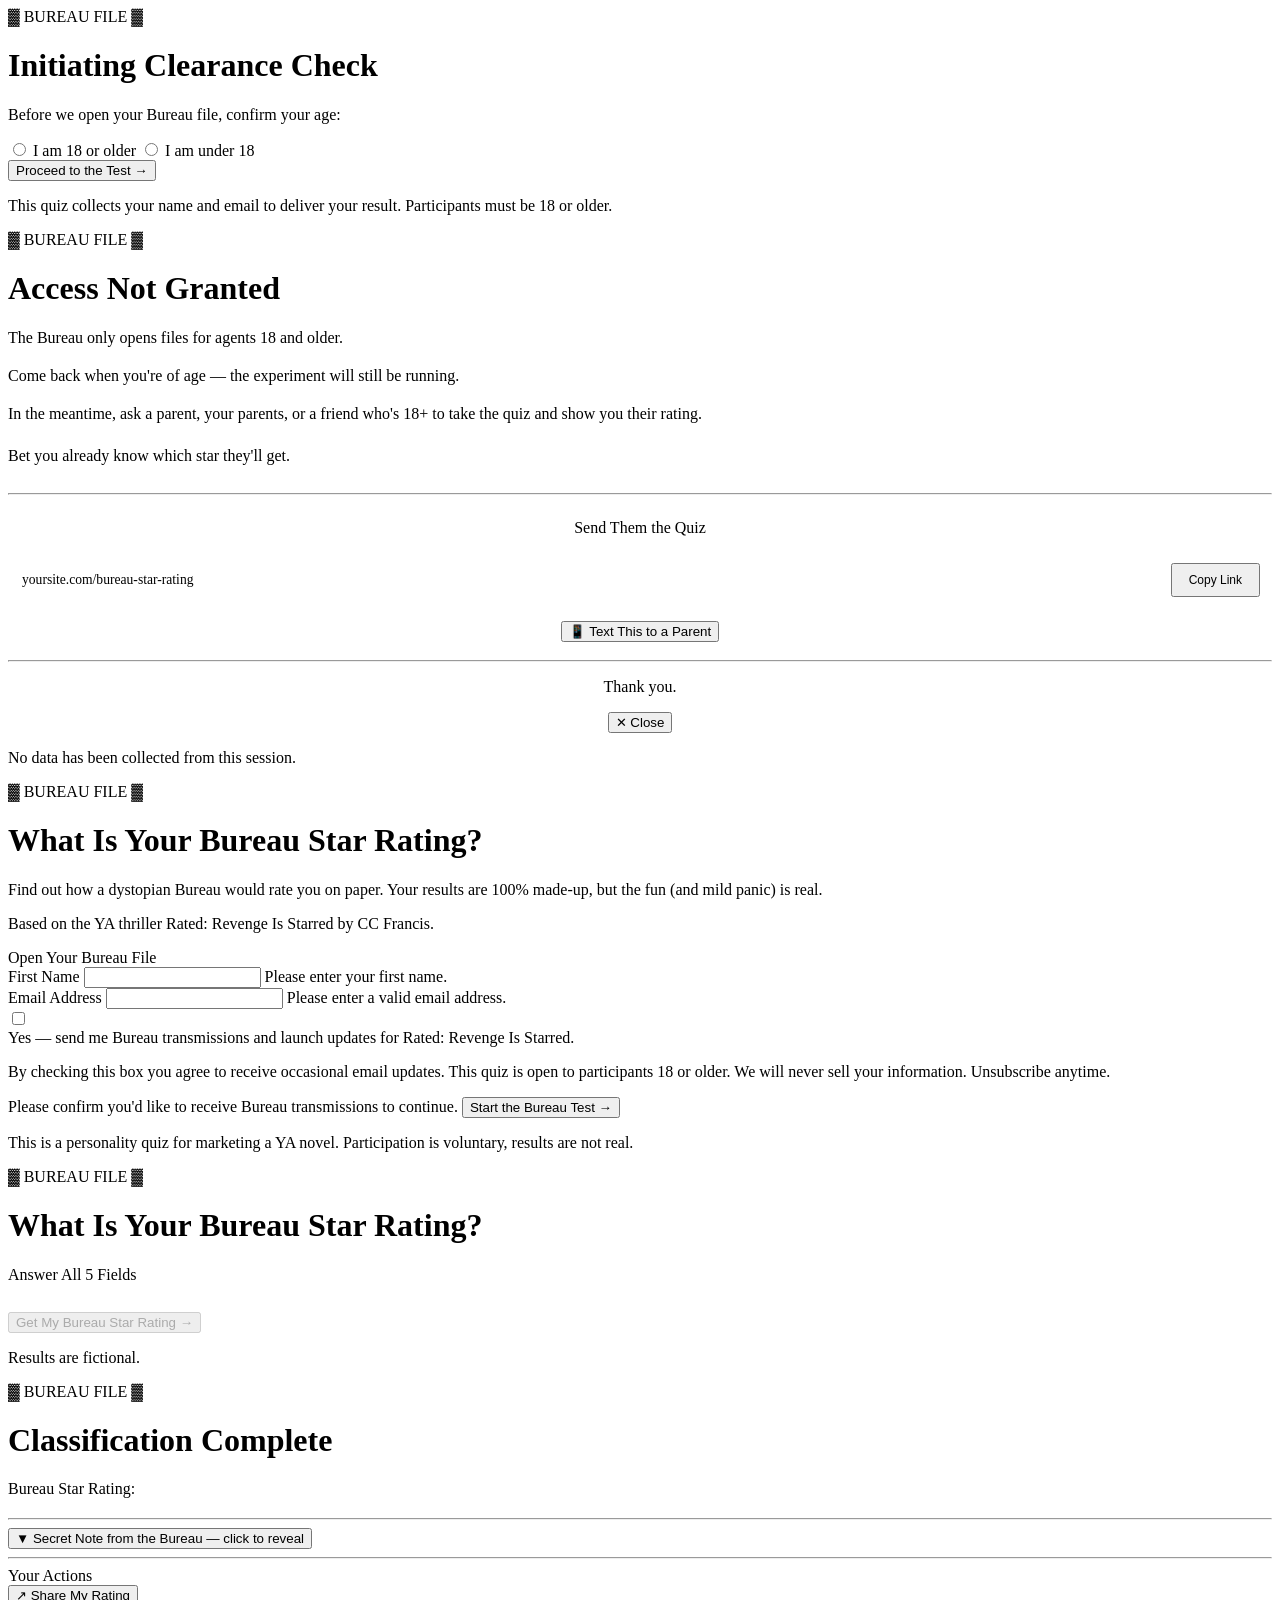
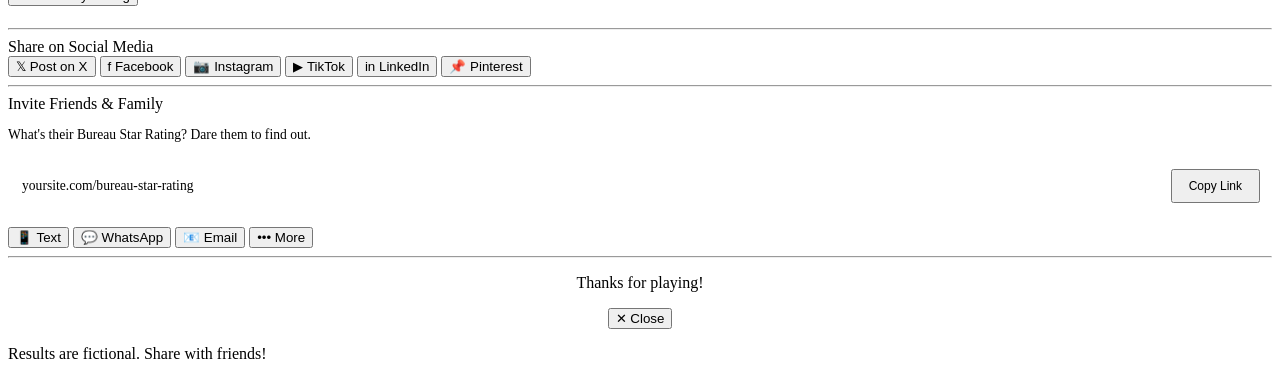
==== index.html @ 9be7bd27 "Update index.html" ====
<!DOCTYPE html>
<html lang="en">
<head>
  <meta charset="UTF-8">
  <meta name="viewport" content="width=device-width, initial-scale=1.0">
  <title>Bureau Star Rating Quiz</title>
  <link rel="stylesheet" href="bureau-quiz.css">
</head>
<body>

<!-- BUREAU STAR RATING QUIZ -->
<!-- Screen 0: Age Gate -->
<div id="ageGate" class="screen active">
  <div class="bureau-header">
    <div class="bureau-stamp">▓ BUREAU FILE ▓</div>
    <h1 class="bureau-title">Initiating Clearance Check</h1>
  </div>
  <div class="card">
    <p class="age-prompt">Before we open your Bureau file, confirm your age:</p>
    <div class="age-options">
      <label class="age-option">
        <input type="radio" name="age" value="18plus">
        <span>I am 18 or older</span>
      </label>
      <label class="age-option">
        <input type="radio" name="age" value="under18">
        <span>I am under 18</span>
      </label>
    </div>
    <button class="btn btn-primary" onclick="handleAgeGate()">Proceed to the Test →</button>
  </div>
  <p class="disclaimer">This quiz collects your name and email to deliver your result. Participants must be 18 or older.</p>
</div>

<!-- Screen: Under 18 Hard Stop -->
<div id="under18" class="screen">
  <div class="bureau-header">
    <div class="bureau-stamp">▓ BUREAU FILE ▓</div>
    <h1 class="bureau-title">Access Not Granted</h1>
  </div>

  <div class="card">
    <p class="text-center" style="margin-bottom:20px;">
      The Bureau only opens files for agents 18 and older.
    </p>
    <p class="text-center" style="margin-bottom:20px;">
      Come back when you're of age — the experiment will still be running.
    </p>
    <p class="text-center" style="margin-bottom:24px;">
      In the meantime, ask a parent, your parents, or a friend who's 18+ to take the quiz and show you their rating.
    </p>
    <p class="text-center italic" style="margin-bottom:28px;">
      Bet you already know which star they'll get.
    </p>

    <hr class="divider">

    <div style="text-align:center; margin-top:24px;">
      <p class="small uppercase text-muted" style="margin-bottom:14px;">Send Them the Quiz</p>

      <div style="background: var(--bureau-mid); border: 1px solid var(--bureau-border); padding: 12px; border-radius: 2px; margin-bottom: 12px; display: flex; align-items: center; justify-content: space-between; gap: 10px;">
        <input type="text" id="quizLinkInput" value="yoursite.com/bureau-star-rating" readonly style="background: transparent; border: none; color: var(--bureau-light); font-family: var(--font); font-size: .85rem; flex: 1; outline: none; cursor: pointer;" onclick="this.select()">
        <button class="btn" style="padding: 8px 16px; font-size: .75rem;" onclick="copyQuizLink()">Copy Link</button>
      </div>

      <button class="btn btn-primary" onclick="textParent()" style="margin-bottom: 10px;">📱 Text This to a Parent</button>
      <p class="confirm-msg" id="linkCopied" style="display: none;">✓ Link copied!</p>
    </div>
  </div>
  <hr class="divider">

  <div style="text-align: center;">
    <p class="thanks-msg">Thank you.</p>
    <button class="btn-close" onclick="closeQuiz()">✕ Close</button>
  </div>

  </div>

  <p class="disclaimer">No data has been collected from this session.</p>
</div>

<!-- Screen 1: Landing -->
<div id="landing" class="screen">
  <div class="bureau-header">
    <div class="bureau-stamp">▓ BUREAU FILE ▓</div>
    <h1 class="bureau-title">What Is Your Bureau Star Rating?</h1>
    <p class="bureau-sub">Find out how a dystopian Bureau would rate you on paper. Your results are 100% made-up, but the fun (and mild panic) is real.</p>
    <p class="bureau-credit">Based on the YA thriller Rated: Revenge Is Starred by CC Francis.</p>
  </div>
  <div class="card">
    <div class="card-label">Open Your Bureau File</div>
    <div class="form-group">
      <label>First Name</label>
      <input type="text" id="userName" required>
      <span class="field-error" id="nameError">Please enter your first name.</span>
    </div>
    <div class="form-group">
      <label>Email Address</label>
      <input type="email" id="userEmail" required>
      <span class="field-error" id="emailError">Please enter a valid email address.</span>
    </div>
    <div class="opt-in-wrap" id="optInWrap">
      <input type="checkbox" id="optIn">
      <div>
        <label class="opt-in-label" for="optIn">Yes — send me Bureau transmissions and launch updates for Rated: Revenge Is Starred.</label>
        <p class="opt-in-legal">By checking this box you agree to receive occasional email updates. This quiz is open to participants 18 or older. We will never sell your information. Unsubscribe anytime.</p>
      </div>
    </div>
    <span class="field-error" id="optInError">Please confirm you'd like to receive Bureau transmissions to continue.</span>
    <button class="btn btn-primary" onclick="startQuiz()">Start the Bureau Test →</button>
  </div>
  <p class="disclaimer">This is a personality quiz for marketing a YA novel. Participation is voluntary, results are not real.</p>
</div>

<!-- Screen 2: Quiz -->
<div id="quiz" class="screen">
  <div class="bureau-header">
    <div class="bureau-stamp">▓ BUREAU FILE ▓</div>
    <h1 class="bureau-title">What Is Your Bureau Star Rating?</h1>
  </div>
  <div class="text-center" style="margin-bottom:28px;">
    <p class="small uppercase text-muted">Answer All 5 Fields</p>
    <div class="progress-dots" id="progressDots">
      <span class="dot"></span>
      <span class="dot"></span>
      <span class="dot"></span>
      <span class="dot"></span>
      <span class="dot"></span>
    </div>
  </div>
  <div id="questionsContainer"></div>
  <button class="btn btn-primary" id="submitBtn" onclick="calculateResult()" disabled>Get My Bureau Star Rating →</button>
  <p class="disclaimer">Results are fictional.</p>
</div>

<!-- Screen 3: Result -->
<div id="result" class="screen">
  <div class="bureau-header">
    <div class="bureau-stamp">▓ BUREAU FILE ▓</div>
    <h1 class="bureau-title">Classification Complete</h1>
  </div>

  <div class="card">
    <div class="result-rating-label">Bureau Star Rating:</div>
    <h2 class="result-headline" id="resultHeadline"></h2>
    <p class="result-extra" id="resultExtra"></p>

    <hr class="divider">

    <div id="secretNote">
      <button class="secret-toggle" onclick="toggleSecret()">▼ Secret Note from the Bureau — click to reveal</button>
      <p class="secret-text" id="secretText" style="display: none;"></p>
    </div>

    <hr class="divider">

    <div class="section-label">Your Actions</div>

    <button class="btn btn-primary" onclick="toggleShareCaptions()" style="margin-bottom: 14px;">↗ Share My Rating</button>

    <div id="captionChooser" style="display:none; margin-bottom: 20px; padding: 16px; border: 1px dashed var(--bureau-border); border-radius: 2px;">
      <p class="small uppercase text-muted" style="margin-bottom: 12px;">Choose a caption for your post:</p>

      <button class="caption-btn" onclick="copyCaption(event, 'long')">
        <strong>Long:</strong> "The Bureau just filed my Bureau Star Rating. I got <span id="captionLong"></span>. I'm officially part of the experiment — want in? Take the quiz and tell me what you get. #RatedRevengeIsStarred"
      </button>

      <button class="caption-btn" onclick="copyCaption(event, 'short')">
        <strong>Short:</strong> "The Bureau rated me <span id="captionShort"></span>. You in? #RatedRevengeIsStarred"
      </button>

      <p class="confirm-msg" id="captionCopied" style="display: none;">✓ Caption copied! Paste this with your Bureau Badge on your favorite platform.</p>
    </div>

    <hr class="divider">

    <div class="section-label">Share on Social Media</div>

    <div class="social-grid">
      <button class="btn-social" onclick="shareToX()"><span class="icon">𝕏</span> Post on X</button>
      <button class="btn-social" onclick="shareToFacebook()"><span class="icon">f</span> Facebook</button>
      <button class="btn-social" onclick="shareToInstagram()"><span class="icon">📷</span> Instagram</button>
      <button class="btn-social" onclick="shareToTikTok()"><span class="icon">▶</span> TikTok</button>
      <button class="btn-social" onclick="shareToLinkedIn()"><span class="icon">in</span> LinkedIn</button>
      <button class="btn-social" onclick="shareToPinterest()"><span class="icon">📌</span> Pinterest</button>
    </div>

    <p class="confirm-msg" id="socialCopied" style="display: none;">📋 Caption copied! Open your app and paste.</p>

    <hr class="divider">

    <div class="section-label">Invite Friends & Family</div>
    <p class="text-center text-muted" style="font-size: .85rem; margin-bottom: 14px;">What's their Bureau Star Rating? Dare them to find out.</p>

    <div style="background: var(--bureau-mid); border: 1px solid var(--bureau-border); padding: 12px; border-radius: 2px; margin-bottom: 12px; display: flex; align-items: center; justify-content: space-between; gap: 10px;">
      <input type="text" id="resultQuizLink" value="yoursite.com/bureau-star-rating" readonly style="background: transparent; border: none; color: var(--bureau-light); font-family: var(--font); font-size: .85rem; flex: 1; outline: none; cursor: pointer;" onclick="this.select()">
      <button class="btn" style="padding: 8px 16px; font-size: .75rem;" onclick="copyInviteLink()">Copy Link</button>
    </div>

    <div class="social-grid">
      <button class="btn-social" onclick="inviteViaText()"><span class="icon">📱</span> Text</button>
      <button class="btn-social" onclick="inviteViaWhatsApp()"><span class="icon">💬</span> WhatsApp</button>
      <button class="btn-social" onclick="inviteViaEmail()"><span class="icon">📧</span> Email</button>
      <button class="btn-social" onclick="inviteMore()"><span class="icon">•••</span> More</button>
    </div>

    <p class="confirm-msg" id="inviteCopied" style="display: none;">✓ Link copied!</p>

    <hr class="divider">

    <div style="text-align: center;">
      <p class="thanks-msg">Thanks for playing!</p>
      <button class="btn-close" onclick="closeQuiz()">✕ Close</button>
    </div>
  </div>

  <p class="disclaimer">Results are fictional. Share with friends!</p>
</div>

<script>
// ═══════════════════════════════════════════════════════
// BUREAU STAR RATING QUIZ — JAVASCRIPT
// Complete quiz logic with scoring, screen management,
// and result calculation
// ═══════════════════════════════════════════════════════

// ── Quiz Data ──
const QUESTIONS = [
{
id: 1,
text: "When someone in power lies and you can prove it, you:",
answers: [
{ key: "A", text: "Stay quiet. It's not your problem.", points: 0 },
{ key: "B", text: "Tell a friend, but don't rock the boat.", points: 1 },
{ key: "C", text: "Leak receipts anonymously. Let the truth burn.", points: 2 },
{ key: "D", text: "Walk into their office with the evidence and dare them to deny it.", points: 3 }
]
},
{
id: 2,
text: "A stranger is being publicly humiliated online for something you're not sure they did. You:",
answers: [
{ key: "A", text: "Scroll past. Not your business.", points: 0 },
{ key: "B", text: "Watch, but don't join in.", points: 1 },
{ key: "C", text: "Dig for the real story before you take a side.", points: 2 },
{ key: "D", text: "Start pulling records. If they're innocent, you'll blow the accuser up.", points: 3 }
]
},
{
id: 3,
text: "Rules are:",
answers: [
{ key: "A", text: "There to keep everyone safe.", points: 0 },
{ key: "B", text: "There for most people, most of the time.", points: 1 },
{ key: "C", text: "Suggestions you weigh against the fallout.", points: 2 },
{ key: "D", text: "Bars on a cage. You're already looking for the weak points.", points: 3 }
]
},
{
id: 4,
text: "Someone you love is in danger because of a system \"too big to fight.\" You:",
answers: [
{ key: "A", text: "Accept it. You can't change everything.", points: 0 },
{ key: "B", text: "Look for official appeal routes.", points: 1 },
{ key: "C", text: "Start planning an end-run around the rules.", points: 2 },
{ key: "D", text: "Kick the doors in and worry about consequences later.", points: 3 }
]
},
{
id: 5,
text: "If you could see your star rating, would you want to know?",
answers: [
{ key: "A", text: "No. It would just stress me out.", points: 0 },
{ key: "B", text: "Maybe, if I could change it.", points: 1 },
{ key: "C", text: "Yes. Information is leverage.", points: 2 },
{ key: "D", text: "Absolutely. Then I'd know exactly what I'm fighting.", points: 3 }
]
}
];

// Result data
const RESULTS = {
1: {
stars: "1 STAR",
label: "QUIET CIVILIAN",
color: "color-1",
headline: "★ 1 STAR — QUIET CIVILIAN",
extra: "The Bureau would like to thank you for your quiet cooperation.",
secret: "Stay small, stay quiet, and the system may never see you coming."
},
3: {
stars: "3 STARS",
label: "CONTAINED ASSET",
color: "color-3",
headline: "★★★ 3 STARS — CONTAINED ASSET",
extra: "",
secret: "You are valuable, but only as long as you stay exactly where we've put you."
},
5: {
stars: "5 STARS",
label: "ENFORCEMENT-GRADE",
color: "color-5",
headline: "★★★★★ 5 STARS — ENFORCEMENT-GRADE",
extra: "",
secret: "You were never meant to be safe — you were built to be pointed at a target and released."
}
};

// ── State Management ──
let userAnswers = {};
let userName = "";
let userEmail = "";
let optedIn = false;

// ── Screen Management ──
function showScreen(screenId) {
document.querySelectorAll('.screen').forEach(s => s.classList.remove('active'));
document.getElementById(screenId).classList.add('active');
window.scrollTo(0, 0);
}

// ── Age Gate Handler ──
function handleAgeGate() {
const selected = document.querySelector('input[name="age"]:checked');
if (!selected) {
alert('Please select your age range to continue.');
return;
}
if (selected.value === '18plus') {
showScreen('landing');
} else {
showScreen('under18');
}
}

// ── Start Quiz ──
function startQuiz() {
userName = document.getElementById('userName').value.trim();
userEmail = document.getElementById('userEmail').value.trim();
optedIn = document.getElementById('optIn').checked;
let valid = true;
// Clear all previous errors
['userName', 'userEmail'].forEach(id => {
document.getElementById(id).classList.remove('input-error');
});
document.getElementById('optInWrap').classList.remove('opt-in-error');
document.querySelectorAll('.field-error').forEach(el => el.classList.remove('visible'));
// Name check
if (!userName) {
document.getElementById('userName').classList.add('input-error');
document.getElementById('nameError').classList.add('visible');
valid = false;
}
// Email check — empty
if (!userEmail) {
document.getElementById('userEmail').classList.add('input-error');
document.getElementById('emailError').textContent = 'Please enter your email address.';
document.getElementById('emailError').classList.add('visible');
valid = false;
// Email check — format
} else if (!userEmail.includes('@') || !userEmail.includes('.') || userEmail.indexOf('@') > userEmail.lastIndexOf('.') - 1) {
document.getElementById('userEmail').classList.add('input-error');
document.getElementById('emailError').textContent = 'Please enter a valid email address (e.g. name@example.com).';
document.getElementById('emailError').classList.add('visible');
valid = false;
}
// Opt-in check
if (!optedIn) {
document.getElementById('optInWrap').classList.add('opt-in-error');
document.getElementById('optInError').classList.add('visible');
valid = false;
}
if (!valid) return;
// All good — proceed
console.log('User Data:', { userName, userEmail, optedIn });
renderQuiz();
showScreen('quiz');
}

// ── Render Quiz Questions ──
function renderQuiz() {
const container = document.getElementById('questionsContainer');
container.innerHTML = '';
QUESTIONS.forEach((q, index) => {
const block = document.createElement('div');
block.className = 'question-block';
block.id = `q${q.id}`;
block.innerHTML = `
<div class="question-num">Field ${String(index + 1).padStart(2, '0')} of 05</div>
<div class="question-text">${q.text}</div>
<div class="answers">
${q.answers.map(a => `
<button class="answer-btn" onclick="selectAnswer(event, ${q.id}, '${a.key}', ${a.points})">
<span class="answer-key">${a.key}.</span>
<span>${a.text}</span>
</button>
`).join('')}
</div>
`;
container.appendChild(block);
});
}

// ── Select Answer ──
function selectAnswer(event, questionId, answerKey, points) {
// Store answer
userAnswers[questionId] = { key: answerKey, points };
// Update UI
const block = document.getElementById(`q${questionId}`);
block.classList.add('answered');
// Highlight selected answer
block.querySelectorAll('.answer-btn').forEach(btn => {
btn.classList.remove('selected');
});
event.target.closest('.answer-btn').classList.add('selected');
// Update progress dots
updateProgressDots();
// Enable submit if all answered
checkCompletion();
}

// ── Update Progress Dots ──
function updateProgressDots() {
const dots = document.querySelectorAll('.dot');
const answered = Object.keys(userAnswers).length;
dots.forEach((dot, index) => {
if (index < answered) {
dot.classList.add('answered');
} else {
dot.classList.remove('answered');
}
});
}

// ── Check Completion ──
function checkCompletion() {
const submitBtn = document.getElementById('submitBtn');
if (Object.keys(userAnswers).length === QUESTIONS.length) {
submitBtn.disabled = false;
} else {
submitBtn.disabled = true;
}
}

// ── Calculate Result ──
function calculateResult() {
const totalPoints = Object.values(userAnswers).reduce((sum, answer) => sum + answer.points, 0);
// Score banding:
// 0-4 points → 1 star
// 5-10 points → 3 stars
// 11-15 points → 5 stars
let rating;
if (totalPoints <= 4) {
rating = 1;
} else if (totalPoints <= 10) {
rating = 3;
} else {
rating = 5;
}
// Log result (in production, send to ESP with tag rating_1/rating_3/rating_5)
console.log('Quiz Result:', {
userName,
userEmail,
optedIn,
totalPoints,
rating,
tag: `rating_${rating}`
});
showResult(rating);
}

// ── Toggle Secret Note ──
function toggleSecret() {
const text = document.getElementById('secretText');
const button = document.querySelector('.secret-toggle');
if (text.style.display === 'block') {
text.style.display = 'none';
button.textContent = '▼ Secret Note from the Bureau — click to reveal';
} else {
text.style.display = 'block';
button.textContent = '▲ Secret Note from the Bureau — click to hide';
}
}

// ── Close Quiz ──
function closeQuiz() {
document.querySelector('.screen.active').classList.remove('active');
window.scrollTo(0, 0);
}

// ── Initialize ──
document.addEventListener('DOMContentLoaded', function() {
console.log('Bureau Star Rating Quiz initialized');
console.log('Ready to collect data for ESP integration');
});

// ── Copy Quiz Link (Under-18 Page) ──
function copyQuizLink() {
const input = document.getElementById('quizLinkInput');
input.select();
input.setSelectionRange(0, 99999); // For mobile
navigator.clipboard.writeText(input.value).then(() => {
const msg = document.getElementById('linkCopied');
msg.style.display = 'block';
setTimeout(() => {
msg.style.display = 'none';
}, 3000);
});
}

// ── Text to Parent (Under-18 Page) ──
function textParent() {
const message = encodeURIComponent(
"Can you take this quiz and show me your Bureau Star Rating? I want to see what you get.\n\n" +
"yoursite.com/bureau-star-rating\n\n" +
"#RatedRevengeIsStarred"
);
// Try native share first (mobile)
if (navigator.share) {
navigator.share({
title: 'Bureau Star Rating Quiz',
text: "Can you take this quiz and show me your Bureau Star Rating? I want to see what you get.",
url: 'yoursite.com/bureau-star-rating'
}).catch(() => {
// Fallback to SMS
window.open(`sms:?body=${message}`, '_blank');
});
} else {
// Desktop/older browsers: open SMS
window.open(`sms:?body=${message}`, '_blank');
}
}

// ── Global result data ──
let currentRating = 1;
let currentLabel = "";

// Update showResult() to store rating info
function showResult(rating) {
const result = RESULTS[rating];
currentRating = rating;
currentLabel = `${result.stars} – ${result.label}`;
document.getElementById('resultHeadline').textContent = result.headline;
document.getElementById('resultHeadline').className = `result-headline ${result.color}`;
const extraEl = document.getElementById('resultExtra');
if (result.extra) {
extraEl.textContent = result.extra;
extraEl.style.display = 'block';
} else {
extraEl.style.display = 'none';
}
document.getElementById('secretText').textContent = result.secret;
// Populate caption placeholders
document.getElementById('captionLong').textContent = currentLabel;
document.getElementById('captionShort').textContent = currentLabel;
showScreen('result');
}

// ── Toggle Share Captions ──
function toggleShareCaptions() {
const chooser = document.getElementById('captionChooser');
chooser.style.display = chooser.style.display === 'none' ? 'block' : 'none';
}

// ── Copy Caption ──
function copyCaption(e, type) {
let text = "";
if (type === 'long') {
text = "The Bureau just filed my Bureau Star Rating. I got " + currentLabel + ". I'm officially part of the experiment — want in? Take the quiz and tell me what you get. #RatedRevengeIsStarred";
} else {
text = "The Bureau rated me " + currentLabel + ". You in? #RatedRevengeIsStarred";
}
navigator.clipboard.writeText(text).then(function() {
document.querySelectorAll('.caption-btn').forEach(function(btn) {
btn.classList.remove('selected');
});
if (e) { // ← guard: only highlight button when called from a real click
var clickedBtn = e.target.closest('.caption-btn');
if (clickedBtn) {
clickedBtn.classList.add('selected');
}
}
showMessage('captionCopied');
});
}

// ── Share to Social Platforms ──
function shareToX() {
const text = encodeURIComponent("The Bureau rated me " + currentLabel + ". You in? #RatedRevengeIsStarred\n\nyoursite.com/bureau-star-rating");
window.open("https://twitter.com/intent/tweet?text=" + text, "_blank");
}
function shareToFacebook() {
window.open("https://www.facebook.com/sharer/sharer.php?u=yoursite.com/bureau-star-rating", "_blank");
}
function shareToInstagram() {
copyCaption(null, 'short');
showMessage('socialCopied');
}
function shareToTikTok() {
copyCaption(null, 'short');
showMessage('socialCopied');
}
function shareToLinkedIn() {
window.open("https://www.linkedin.com/sharing/share-offsite/?url=yoursite.com/bureau-star-rating", "_blank");
}
function shareToPinterest() {
const desc = encodeURIComponent("The Bureau rated me " + currentLabel + ". Take the quiz!");
window.open("https://pinterest.com/pin/create/button/?url=yoursite.com/bureau-star-rating&description=" + desc, "_blank");
}

// ── Invite Functions ──
function copyInviteLink() {
const input = document.getElementById('resultQuizLink');
input.select();
navigator.clipboard.writeText(input.value).then(function() {
showMessage('inviteCopied');
});
}
function inviteViaText() {
const msg = encodeURIComponent("I just got my Bureau Star Rating — " + currentLabel + ". What's yours? Take the quiz: yoursite.com/bureau-star-rating #RatedRevengeIsStarred");
window.open("sms:?body=" + msg, "_blank");
}
function inviteViaWhatsApp() {
const msg = encodeURIComponent("I just got my Bureau Star Rating — " + currentLabel + ". What's yours? Take the quiz: yoursite.com/bureau-star-rating");
window.open("https://wa.me/?text=" + msg, "_blank");
}
function inviteViaEmail() {
const subject = encodeURIComponent("The Bureau just rated me — what's your score?");
const body = encodeURIComponent("I just got my Bureau Star Rating — " + currentLabel + ". What's yours?\n\nTake the quiz: yoursite.com/bureau-star-rating\n\n#RatedRevengeIsStarred");
window.open("mailto:?subject=" + subject + "&body=" + body, "_blank");
}
function inviteMore() {
if (navigator.share) {
navigator.share({
title: "Bureau Star Rating Quiz",
text: "I just got my Bureau Star Rating — " + currentLabel + ". What's yours?",
url: "yoursite.com/bureau-star-rating"
});
} else {
copyInviteLink();
}
}

// ── Helper: Show confirmation message ──
function showMessage(id) {
const msg = document.getElementById(id);
msg.style.display = 'block';
setTimeout(function() {
msg.style.display = 'none';
}, 3000);
}
</script>

</body>
</html>
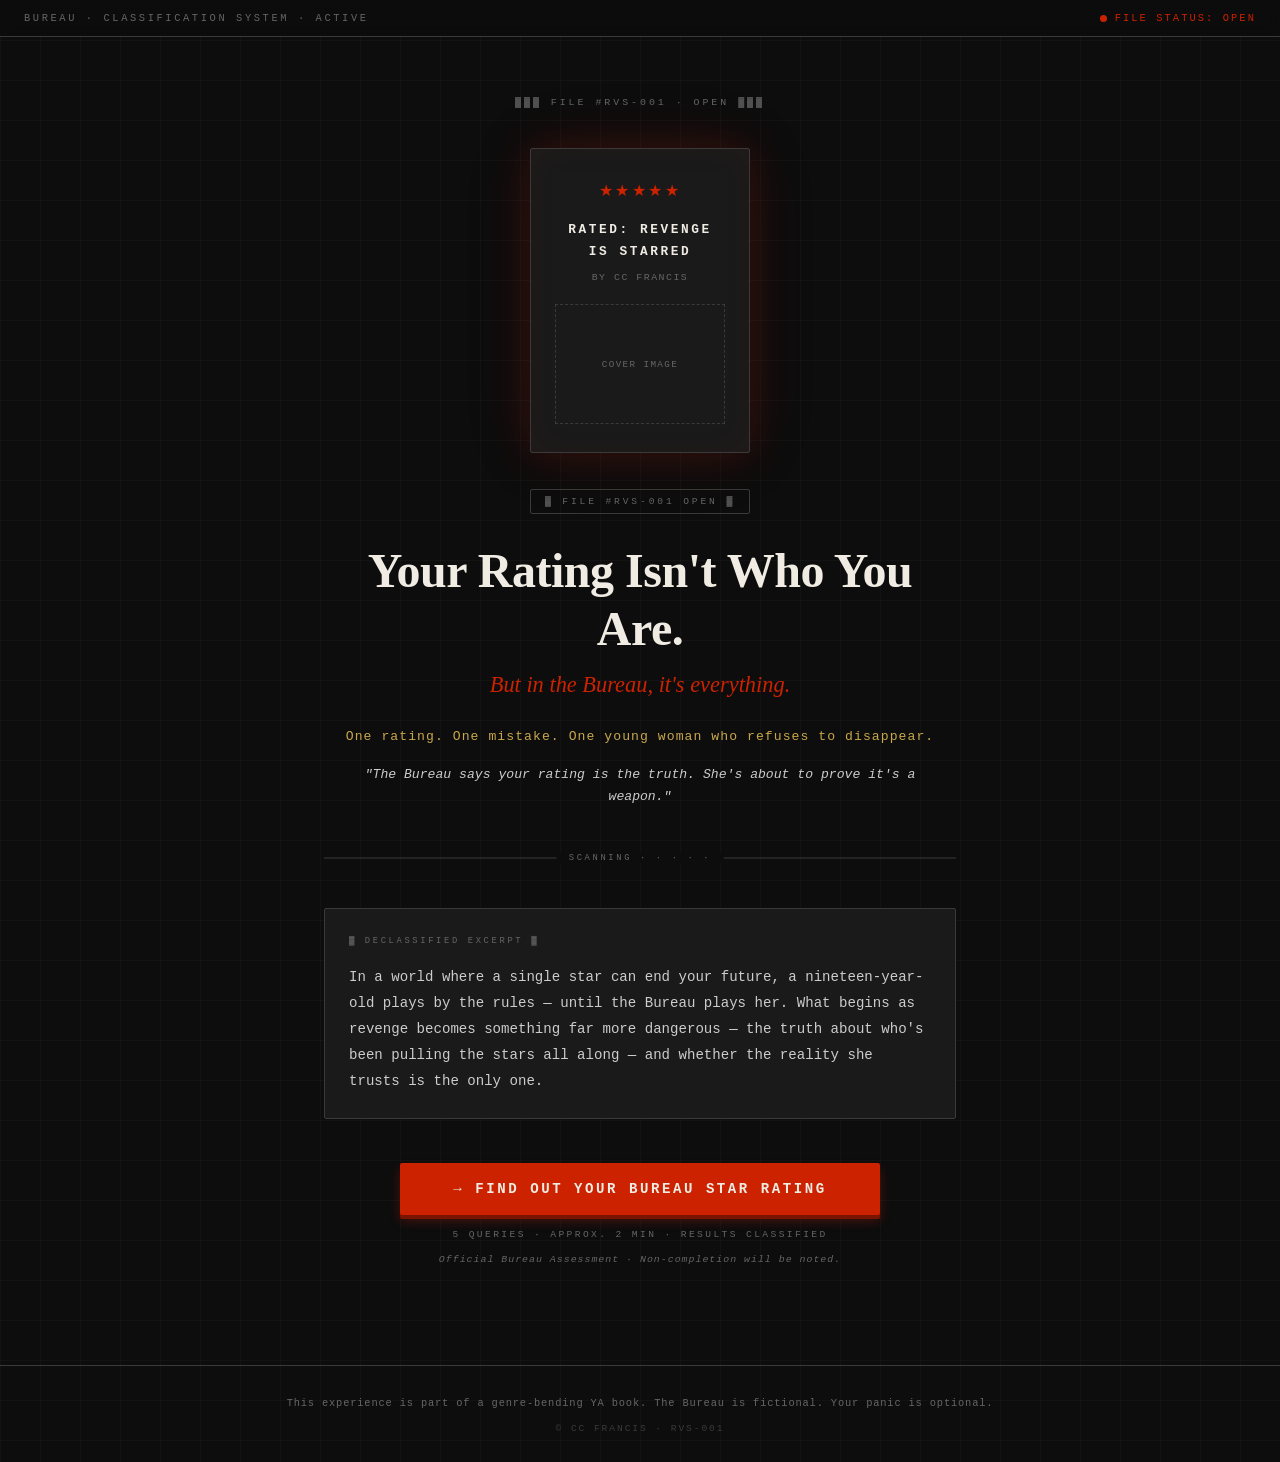
==== commit af86ac50: "Update index.html" ====
--- a/index.html
+++ b/index.html
@@ -3,653 +3,585 @@
 <head>
   <meta charset="UTF-8">
   <meta name="viewport" content="width=device-width, initial-scale=1.0">
-  <title>Bureau Star Rating Quiz</title>
-  <link rel="stylesheet" href="bureau-quiz.css">
+  <title>Rated: Revenge Is Starred | Bureau HQ</title>
+  <style>
+    /* ═══════════════════════════════════════════════
+       DESIGN TOKENS
+    ═══════════════════════════════════════════════ */
+    :root {
+      --bureau-dark:   #0d0d0d;
+      --bureau-grey:   #1a1a1a;
+      --bureau-mid:    #2a2a2a;
+      --bureau-border: #3a3a3a;
+      --bureau-muted:  #666;
+      --bureau-light:  #ccc;
+      --bureau-white:  #f0ece4;
+      --star-1:        #8a8a8a;
+      --star-3:        #c9a84c;
+      --star-5:        #cc2200;
+      --font-mono:     'Courier New', Courier, monospace;
+      --font-serif:    Georgia, 'Times New Roman', serif;
+    }
+
+    /* ═══════════════════════════════════════════════
+       RESET
+    ═══════════════════════════════════════════════ */
+    *, *::before, *::after {
+      box-sizing: border-box;
+      margin: 0;
+      padding: 0;
+    }
+
+    /* ═══════════════════════════════════════════════
+       SKIP NAV (ACCESSIBILITY)
+    ═══════════════════════════════════════════════ */
+    .skip-nav {
+      position: absolute;
+      top: -100%;
+      left: 0;
+      background: var(--star-5);
+      color: var(--bureau-white);
+      font-family: var(--font-mono);
+      font-size: .8rem;
+      letter-spacing: .1em;
+      padding: 10px 20px;
+      text-decoration: none;
+      z-index: 9999;
+      transition: top .15s;
+    }
+    .skip-nav:focus {
+      top: 0;
+    }
+
+    /* ═══════════════════════════════════════════════
+       BASE
+    ═══════════════════════════════════════════════ */
+    html {
+      scroll-behavior: smooth;
+    }
+
+    body {
+      background-color: var(--bureau-dark);
+      color: var(--bureau-white);
+      font-family: var(--font-mono);
+      min-height: 100vh;
+      /* 40px grid texture */
+      background-image:
+        linear-gradient(rgba(255,255,255,.025) 1px, transparent 1px),
+        linear-gradient(90deg, rgba(255,255,255,.025) 1px, transparent 1px);
+      background-size: 40px 40px;
+    }
+
+    /* ═══════════════════════════════════════════════
+       FOCUS RINGS (ACCESSIBILITY)
+    ═══════════════════════════════════════════════ */
+    :focus-visible {
+      outline: 2px solid var(--star-5);
+      outline-offset: 3px;
+    }
+
+    /* ═══════════════════════════════════════════════
+       HEADER BAR
+    ═══════════════════════════════════════════════ */
+    .site-header {
+      position: sticky;
+      top: 0;
+      z-index: 100;
+      background: rgba(13, 13, 13, .92);
+      backdrop-filter: blur(6px);
+      border-bottom: 1px solid var(--bureau-border);
+      display: flex;
+      align-items: center;
+      justify-content: space-between;
+      padding: 12px 24px;
+    }
+
+    .header-id {
+      font-size: .65rem;
+      letter-spacing: .25em;
+      color: var(--bureau-muted);
+      text-transform: uppercase;
+    }
+
+    .header-status {
+      display: flex;
+      align-items: center;
+      gap: 8px;
+      font-size: .65rem;
+      letter-spacing: .2em;
+      color: var(--star-5);
+      text-transform: uppercase;
+    }
+
+    .pulse-dot {
+      width: 7px;
+      height: 7px;
+      border-radius: 50%;
+      background: var(--star-5);
+      animation: pulse 1.6s ease-in-out infinite;
+      flex-shrink: 0;
+    }
+
+    @keyframes pulse {
+      0%, 100% { opacity: 1; transform: scale(1); }
+      50%       { opacity: .35; transform: scale(.7); }
+    }
+
+    /* ═══════════════════════════════════════════════
+       MAIN LAYOUT
+    ═══════════════════════════════════════════════ */
+    main {
+      max-width: 680px;
+      margin: 0 auto;
+      padding: 60px 24px 80px;
+      display: flex;
+      flex-direction: column;
+      align-items: center;
+      text-align: center;
+    }
+
+    /* ═══════════════════════════════════════════════
+       TOP BADGE
+    ═══════════════════════════════════════════════ */
+    .top-badge {
+      font-size: .62rem;
+      letter-spacing: .3em;
+      color: var(--bureau-muted);
+      text-transform: uppercase;
+      margin-bottom: 40px;
+    }
+
+    /* ═══════════════════════════════════════════════
+       BOOK COVER CARD
+    ═══════════════════════════════════════════════ */
+    .cover-card {
+      width: 220px;
+      background: var(--bureau-grey);
+      border: 1px solid var(--bureau-border);
+      border-radius: 2px;
+      padding: 32px 24px 28px;
+      margin-bottom: 36px;
+      position: relative;
+      box-shadow:
+        0 0 40px rgba(204, 34, 0, .18),
+        0 0 80px rgba(204, 34, 0, .08),
+        inset 0 0 30px rgba(204, 34, 0, .05);
+      animation: coverGlow 4s ease-in-out infinite alternate;
+    }
+
+    @keyframes coverGlow {
+      from { box-shadow: 0 0 30px rgba(204,34,0,.15), 0 0 60px rgba(204,34,0,.06), inset 0 0 20px rgba(204,34,0,.04); }
+      to   { box-shadow: 0 0 50px rgba(204,34,0,.28), 0 0 100px rgba(204,34,0,.12), inset 0 0 40px rgba(204,34,0,.08); }
+    }
+
+    .cover-stars {
+      font-size: 1rem;
+      color: var(--star-5);
+      letter-spacing: .15em;
+      margin-bottom: 18px;
+    }
+
+    .cover-title {
+      font-family: var(--font-mono);
+      font-size: .72rem;
+      letter-spacing: .18em;
+      text-transform: uppercase;
+      color: var(--bureau-white);
+      line-height: 1.7;
+      margin-bottom: 18px;
+    }
+
+    .cover-title strong {
+      display: block;
+      font-size: .8rem;
+      letter-spacing: .2em;
+      color: var(--bureau-white);
+      margin-bottom: 4px;
+    }
+
+    .cover-title em {
+      font-style: normal;
+      font-size: .62rem;
+      color: var(--bureau-muted);
+      letter-spacing: .15em;
+    }
+
+    .cover-image-placeholder {
+      width: 100%;
+      height: 120px;
+      border: 1px dashed var(--bureau-border);
+      border-radius: 1px;
+      display: flex;
+      align-items: center;
+      justify-content: center;
+      margin-top: 14px;
+    }
+
+    .cover-image-placeholder span {
+      font-size: .58rem;
+      letter-spacing: .15em;
+      color: var(--bureau-muted);
+      text-transform: uppercase;
+    }
+
+    /* ═══════════════════════════════════════════════
+       SECONDARY BADGE
+    ═══════════════════════════════════════════════ */
+    .secondary-badge {
+      font-size: .6rem;
+      letter-spacing: .3em;
+      color: var(--bureau-muted);
+      text-transform: uppercase;
+      margin-bottom: 28px;
+      border: 1px solid var(--bureau-border);
+      padding: 6px 14px;
+      border-radius: 2px;
+    }
+
+    /* ═══════════════════════════════════════════════
+       HEADLINE
+    ═══════════════════════════════════════════════ */
+    .headline {
+      font-family: var(--font-serif);
+      font-size: clamp(2rem, 6vw, 3rem);
+      font-weight: 700;
+      line-height: 1.2;
+      color: var(--bureau-white);
+      letter-spacing: -.01em;
+      margin-bottom: 14px;
+    }
+
+    .subline {
+      font-family: var(--font-serif);
+      font-size: clamp(1.1rem, 3vw, 1.4rem);
+      font-style: italic;
+      color: var(--star-5);
+      margin-bottom: 28px;
+    }
+
+    /* ═══════════════════════════════════════════════
+       TAGLINE
+    ═══════════════════════════════════════════════ */
+    .tagline {
+      font-family: var(--font-mono);
+      font-size: .82rem;
+      letter-spacing: .08em;
+      color: var(--star-3);
+      line-height: 1.7;
+      margin-bottom: 16px;
+    }
+
+    .teaser {
+      font-family: var(--font-mono);
+      font-size: .82rem;
+      font-style: italic;
+      color: var(--bureau-light);
+      line-height: 1.7;
+      margin-bottom: 36px;
+      padding: 0 8px;
+    }
+
+    /* ═══════════════════════════════════════════════
+       SCAN DIVIDER
+    ═══════════════════════════════════════════════ */
+    .scan-divider {
+      width: 100%;
+      position: relative;
+      height: 28px;
+      margin-bottom: 36px;
+      overflow: hidden;
+    }
+
+    .scan-divider::before {
+      content: '';
+      position: absolute;
+      top: 50%;
+      left: 0;
+      right: 0;
+      height: 1px;
+      background: var(--bureau-border);
+      transform: translateY(-50%);
+    }
+
+    .scan-line {
+      position: absolute;
+      top: 0;
+      left: -20%;
+      width: 20%;
+      height: 100%;
+      background: linear-gradient(90deg, transparent, rgba(204,34,0,.5), transparent);
+      animation: scan 3s linear infinite;
+    }
+
+    @keyframes scan {
+      0%   { left: -20%; }
+      100% { left: 120%; }
+    }
+
+    .scan-label {
+      position: absolute;
+      top: 50%;
+      left: 50%;
+      transform: translate(-50%, -50%);
+      background: var(--bureau-dark);
+      padding: 0 12px;
+      font-size: .55rem;
+      letter-spacing: .3em;
+      color: var(--bureau-muted);
+      text-transform: uppercase;
+      white-space: nowrap;
+    }
+
+    /* ═══════════════════════════════════════════════
+       HOOK PARAGRAPH
+    ═══════════════════════════════════════════════ */
+    .hook {
+      font-family: var(--font-mono);
+      font-size: .88rem;
+      color: var(--bureau-light);
+      line-height: 1.85;
+      margin-bottom: 44px;
+      padding: 24px;
+      border: 1px solid var(--bureau-border);
+      border-radius: 2px;
+      background: var(--bureau-grey);
+      text-align: left;
+      position: relative;
+    }
+
+    .hook::before {
+      content: '▓ DECLASSIFIED EXCERPT ▓';
+      display: block;
+      font-size: .55rem;
+      letter-spacing: .3em;
+      color: var(--bureau-muted);
+      text-transform: uppercase;
+      margin-bottom: 14px;
+    }
+
+    /* ═══════════════════════════════════════════════
+       CTA BUTTON
+    ═══════════════════════════════════════════════ */
+    .cta-wrap {
+      width: 100%;
+      display: flex;
+      flex-direction: column;
+      align-items: center;
+      gap: 14px;
+      margin-bottom: 20px;
+    }
+
+    .btn-cta {
+      display: inline-block;
+      width: 100%;
+      max-width: 480px;
+      background: var(--star-5);
+      color: var(--bureau-white);
+      font-family: var(--font-mono);
+      font-size: .88rem;
+      font-weight: 700;
+      letter-spacing: .18em;
+      text-transform: uppercase;
+      text-decoration: none;
+      padding: 18px 28px;
+      border-radius: 2px;
+      border: none;
+      cursor: pointer;
+      position: relative;
+      /* 3D press effect */
+      box-shadow:
+        0 4px 0 #7a1400,
+        0 6px 12px rgba(204,34,0,.3);
+      transition: transform .1s ease, box-shadow .1s ease;
+      animation: ctaPulse 3s ease-in-out infinite;
+    }
+
+    @keyframes ctaPulse {
+      0%, 100% { box-shadow: 0 4px 0 #7a1400, 0 6px 12px rgba(204,34,0,.3); }
+      50%       { box-shadow: 0 4px 0 #7a1400, 0 6px 24px rgba(204,34,0,.5); }
+    }
+
+    .btn-cta:hover {
+      transform: translateY(-2px);
+      box-shadow: 0 6px 0 #7a1400, 0 10px 20px rgba(204,34,0,.4);
+      animation: none;
+    }
+
+    .btn-cta:active {
+      transform: translateY(3px);
+      box-shadow: 0 1px 0 #7a1400, 0 2px 6px rgba(204,34,0,.3);
+    }
+
+    .microcopy-1 {
+      font-size: .6rem;
+      letter-spacing: .25em;
+      color: var(--bureau-muted);
+      text-transform: uppercase;
+    }
+
+    .microcopy-2 {
+      font-size: .62rem;
+      letter-spacing: .1em;
+      color: var(--bureau-muted);
+      font-style: italic;
+    }
+
+    /* ═══════════════════════════════════════════════
+       FOOTER
+    ═══════════════════════════════════════════════ */
+    footer {
+      border-top: 1px solid var(--bureau-border);
+      padding: 28px 24px;
+      text-align: center;
+    }
+
+    .footer-disclaimer {
+      font-size: .65rem;
+      letter-spacing: .08em;
+      color: var(--bureau-muted);
+      line-height: 1.8;
+      margin-bottom: 10px;
+    }
+
+    .footer-copy {
+      font-size: .6rem;
+      letter-spacing: .2em;
+      color: var(--bureau-border);
+      text-transform: uppercase;
+    }
+
+    /* ═══════════════════════════════════════════════
+       REDUCED MOTION
+    ═══════════════════════════════════════════════ */
+    @media (prefers-reduced-motion: reduce) {
+      *, *::before, *::after {
+        animation-duration: .01ms !important;
+        animation-iteration-count: 1 !important;
+        transition-duration: .01ms !important;
+      }
+      html { scroll-behavior: auto; }
+    }
+
+    /* ═══════════════════════════════════════════════
+       RESPONSIVE — 375px
+    ═══════════════════════════════════════════════ */
+    @media (max-width: 480px) {
+      .site-header {
+        padding: 10px 16px;
+      }
+      .header-id {
+        font-size: .55rem;
+        letter-spacing: .12em;
+      }
+      .header-status {
+        font-size: .55rem;
+        letter-spacing: .12em;
+      }
+      main {
+        padding: 40px 16px 60px;
+      }
+      .cover-card {
+        width: 185px;
+      }
+      .hook {
+        font-size: .82rem;
+        padding: 18px;
+      }
+      .btn-cta {
+        font-size: .78rem;
+        padding: 16px 20px;
+      }
+    }
+  </style>
 </head>
 <body>
 
-<!-- BUREAU STAR RATING QUIZ -->
-<!-- Screen 0: Age Gate -->
-<div id="ageGate" class="screen active">
-  <div class="bureau-header">
-    <div class="bureau-stamp">▓ BUREAU FILE ▓</div>
-    <h1 class="bureau-title">Initiating Clearance Check</h1>
-  </div>
-  <div class="card">
-    <p class="age-prompt">Before we open your Bureau file, confirm your age:</p>
-    <div class="age-options">
-      <label class="age-option">
-        <input type="radio" name="age" value="18plus">
-        <span>I am 18 or older</span>
-      </label>
-      <label class="age-option">
-        <input type="radio" name="age" value="under18">
-        <span>I am under 18</span>
-      </label>
+  <!-- Skip Navigation -->
+  <a class="skip-nav" href="#main-content">Skip to main content</a>
+
+  <!-- ═══════════════════════════════════════════════
+       HEADER
+  ═══════════════════════════════════════════════ -->
+  <header class="site-header" role="banner">
+    <span class="header-id">Bureau · Classification System · Active</span>
+    <span class="header-status" aria-label="File status: Open">
+      <span class="pulse-dot" aria-hidden="true"></span>
+      File Status: Open
+    </span>
+  </header>
+
+  <!-- ═══════════════════════════════════════════════
+       MAIN
+  ═══════════════════════════════════════════════ -->
+  <main id="main-content" aria-label="Rated: Revenge Is Starred — Bureau landing page">
+
+    <!-- Top Badge -->
+    <p class="top-badge" aria-label="File number RVS-001, Open">
+      <span aria-hidden="true">▓▓▓</span> File #RVS-001 · Open <span aria-hidden="true">▓▓▓</span>
+    </p>
+
+    <!-- Book Cover -->
+    <figure class="cover-card" aria-label="Book cover for Rated: Revenge Is Starred by CC Francis">
+      <div class="cover-stars" aria-label="Five red stars">★★★★★</div>
+      <div class="cover-title">
+        <strong>Rated: Revenge Is Starred</strong>
+        <em>by CC Francis</em>
+      </div>
+      <div class="cover-image-placeholder" role="img" aria-label="Cover image placeholder">
+        <span>Cover Image</span>
+      </div>
+    </figure>
+
+    <!-- Secondary Badge -->
+    <p class="secondary-badge" aria-label="File RVS-001 Open">
+      <span aria-hidden="true">▓</span> File #RVS-001 Open <span aria-hidden="true">▓</span>
+    </p>
+
+    <!-- Headline -->
+    <h1 class="headline">Your Rating Isn't Who You Are.</h1>
+    <p class="subline">But in the Bureau, it's everything.</p>
+
+    <!-- Tagline -->
+    <p class="tagline">One rating. One mistake. One young woman who refuses to disappear.</p>
+
+    <!-- Teaser -->
+    <p class="teaser">"The Bureau says your rating is the truth. She's about to prove it's a weapon."</p>
+
+    <!-- Scan Divider -->
+    <div class="scan-divider" role="separator" aria-hidden="true">
+      <div class="scan-line"></div>
+      <span class="scan-label">Scanning · · · · ·</span>
     </div>
-    <button class="btn btn-primary" onclick="handleAgeGate()">Proceed to the Test →</button>
-  </div>
-  <p class="disclaimer">This quiz collects your name and email to deliver your result. Participants must be 18 or older.</p>
-</div>
-
-<!-- Screen: Under 18 Hard Stop -->
-<div id="under18" class="screen">
-  <div class="bureau-header">
-    <div class="bureau-stamp">▓ BUREAU FILE ▓</div>
-    <h1 class="bureau-title">Access Not Granted</h1>
-  </div>
-
-  <div class="card">
-    <p class="text-center" style="margin-bottom:20px;">
-      The Bureau only opens files for agents 18 and older.
+
+    <!-- Hook Paragraph -->
+    <article class="hook">
+      In a world where a single star can end your future, a nineteen-year-old plays by the rules — until the Bureau plays her. What begins as revenge becomes something far more dangerous — the truth about who's been pulling the stars all along — and whether the reality she trusts is the only one.
+    </article>
+
+    <!-- CTA -->
+    <div class="cta-wrap">
+      <a
+        class="btn-cta"
+        href="bureau-quiz.html"
+        aria-label="Find out your Bureau Star Rating — takes approximately 2 minutes"
+      >→ Find Out Your Bureau Star Rating</a>
+      <p class="microcopy-1">5 Queries · Approx. 2 Min · Results Classified</p>
+      <p class="microcopy-2">Official Bureau Assessment · Non&#8209;completion will be noted.</p>
+    </div>
+
+  </main>
+
+  <!-- ═══════════════════════════════════════════════
+       FOOTER
+  ═══════════════════════════════════════════════ -->
+  <footer role="contentinfo">
+    <p class="footer-disclaimer">
+      This experience is part of a genre-bending YA book. The Bureau is fictional. Your panic is optional.
     </p>
-    <p class="text-center" style="margin-bottom:20px;">
-      Come back when you're of age — the experiment will still be running.
+    <p class="footer-copy" aria-label="Copyright CC Francis, file RVS-001">
+      &copy; CC Francis · RVS-001
     </p>
-    <p class="text-center" style="margin-bottom:24px;">
-      In the meantime, ask a parent, your parents, or a friend who's 18+ to take the quiz and show you their rating.
-    </p>
-    <p class="text-center italic" style="margin-bottom:28px;">
-      Bet you already know which star they'll get.
-    </p>
-
-    <hr class="divider">
-
-    <div style="text-align:center; margin-top:24px;">
-      <p class="small uppercase text-muted" style="margin-bottom:14px;">Send Them the Quiz</p>
-
-      <div style="background: var(--bureau-mid); border: 1px solid var(--bureau-border); padding: 12px; border-radius: 2px; margin-bottom: 12px; display: flex; align-items: center; justify-content: space-between; gap: 10px;">
-        <input type="text" id="quizLinkInput" value="yoursite.com/bureau-star-rating" readonly style="background: transparent; border: none; color: var(--bureau-light); font-family: var(--font); font-size: .85rem; flex: 1; outline: none; cursor: pointer;" onclick="this.select()">
-        <button class="btn" style="padding: 8px 16px; font-size: .75rem;" onclick="copyQuizLink()">Copy Link</button>
-      </div>
-
-      <button class="btn btn-primary" onclick="textParent()" style="margin-bottom: 10px;">📱 Text This to a Parent</button>
-      <p class="confirm-msg" id="linkCopied" style="display: none;">✓ Link copied!</p>
-    </div>
-  </div>
-  <hr class="divider">
-
-  <div style="text-align: center;">
-    <p class="thanks-msg">Thank you.</p>
-    <button class="btn-close" onclick="closeQuiz()">✕ Close</button>
-  </div>
-
-  </div>
-
-  <p class="disclaimer">No data has been collected from this session.</p>
-</div>
-
-<!-- Screen 1: Landing -->
-<div id="landing" class="screen">
-  <div class="bureau-header">
-    <div class="bureau-stamp">▓ BUREAU FILE ▓</div>
-    <h1 class="bureau-title">What Is Your Bureau Star Rating?</h1>
-    <p class="bureau-sub">Find out how a dystopian Bureau would rate you on paper. Your results are 100% made-up, but the fun (and mild panic) is real.</p>
-    <p class="bureau-credit">Based on the YA thriller Rated: Revenge Is Starred by CC Francis.</p>
-  </div>
-  <div class="card">
-    <div class="card-label">Open Your Bureau File</div>
-    <div class="form-group">
-      <label>First Name</label>
-      <input type="text" id="userName" required>
-      <span class="field-error" id="nameError">Please enter your first name.</span>
-    </div>
-    <div class="form-group">
-      <label>Email Address</label>
-      <input type="email" id="userEmail" required>
-      <span class="field-error" id="emailError">Please enter a valid email address.</span>
-    </div>
-    <div class="opt-in-wrap" id="optInWrap">
-      <input type="checkbox" id="optIn">
-      <div>
-        <label class="opt-in-label" for="optIn">Yes — send me Bureau transmissions and launch updates for Rated: Revenge Is Starred.</label>
-        <p class="opt-in-legal">By checking this box you agree to receive occasional email updates. This quiz is open to participants 18 or older. We will never sell your information. Unsubscribe anytime.</p>
-      </div>
-    </div>
-    <span class="field-error" id="optInError">Please confirm you'd like to receive Bureau transmissions to continue.</span>
-    <button class="btn btn-primary" onclick="startQuiz()">Start the Bureau Test →</button>
-  </div>
-  <p class="disclaimer">This is a personality quiz for marketing a YA novel. Participation is voluntary, results are not real.</p>
-</div>
-
-<!-- Screen 2: Quiz -->
-<div id="quiz" class="screen">
-  <div class="bureau-header">
-    <div class="bureau-stamp">▓ BUREAU FILE ▓</div>
-    <h1 class="bureau-title">What Is Your Bureau Star Rating?</h1>
-  </div>
-  <div class="text-center" style="margin-bottom:28px;">
-    <p class="small uppercase text-muted">Answer All 5 Fields</p>
-    <div class="progress-dots" id="progressDots">
-      <span class="dot"></span>
-      <span class="dot"></span>
-      <span class="dot"></span>
-      <span class="dot"></span>
-      <span class="dot"></span>
-    </div>
-  </div>
-  <div id="questionsContainer"></div>
-  <button class="btn btn-primary" id="submitBtn" onclick="calculateResult()" disabled>Get My Bureau Star Rating →</button>
-  <p class="disclaimer">Results are fictional.</p>
-</div>
-
-<!-- Screen 3: Result -->
-<div id="result" class="screen">
-  <div class="bureau-header">
-    <div class="bureau-stamp">▓ BUREAU FILE ▓</div>
-    <h1 class="bureau-title">Classification Complete</h1>
-  </div>
-
-  <div class="card">
-    <div class="result-rating-label">Bureau Star Rating:</div>
-    <h2 class="result-headline" id="resultHeadline"></h2>
-    <p class="result-extra" id="resultExtra"></p>
-
-    <hr class="divider">
-
-    <div id="secretNote">
-      <button class="secret-toggle" onclick="toggleSecret()">▼ Secret Note from the Bureau — click to reveal</button>
-      <p class="secret-text" id="secretText" style="display: none;"></p>
-    </div>
-
-    <hr class="divider">
-
-    <div class="section-label">Your Actions</div>
-
-    <button class="btn btn-primary" onclick="toggleShareCaptions()" style="margin-bottom: 14px;">↗ Share My Rating</button>
-
-    <div id="captionChooser" style="display:none; margin-bottom: 20px; padding: 16px; border: 1px dashed var(--bureau-border); border-radius: 2px;">
-      <p class="small uppercase text-muted" style="margin-bottom: 12px;">Choose a caption for your post:</p>
-
-      <button class="caption-btn" onclick="copyCaption(event, 'long')">
-        <strong>Long:</strong> "The Bureau just filed my Bureau Star Rating. I got <span id="captionLong"></span>. I'm officially part of the experiment — want in? Take the quiz and tell me what you get. #RatedRevengeIsStarred"
-      </button>
-
-      <button class="caption-btn" onclick="copyCaption(event, 'short')">
-        <strong>Short:</strong> "The Bureau rated me <span id="captionShort"></span>. You in? #RatedRevengeIsStarred"
-      </button>
-
-      <p class="confirm-msg" id="captionCopied" style="display: none;">✓ Caption copied! Paste this with your Bureau Badge on your favorite platform.</p>
-    </div>
-
-    <hr class="divider">
-
-    <div class="section-label">Share on Social Media</div>
-
-    <div class="social-grid">
-      <button class="btn-social" onclick="shareToX()"><span class="icon">𝕏</span> Post on X</button>
-      <button class="btn-social" onclick="shareToFacebook()"><span class="icon">f</span> Facebook</button>
-      <button class="btn-social" onclick="shareToInstagram()"><span class="icon">📷</span> Instagram</button>
-      <button class="btn-social" onclick="shareToTikTok()"><span class="icon">▶</span> TikTok</button>
-      <button class="btn-social" onclick="shareToLinkedIn()"><span class="icon">in</span> LinkedIn</button>
-      <button class="btn-social" onclick="shareToPinterest()"><span class="icon">📌</span> Pinterest</button>
-    </div>
-
-    <p class="confirm-msg" id="socialCopied" style="display: none;">📋 Caption copied! Open your app and paste.</p>
-
-    <hr class="divider">
-
-    <div class="section-label">Invite Friends & Family</div>
-    <p class="text-center text-muted" style="font-size: .85rem; margin-bottom: 14px;">What's their Bureau Star Rating? Dare them to find out.</p>
-
-    <div style="background: var(--bureau-mid); border: 1px solid var(--bureau-border); padding: 12px; border-radius: 2px; margin-bottom: 12px; display: flex; align-items: center; justify-content: space-between; gap: 10px;">
-      <input type="text" id="resultQuizLink" value="yoursite.com/bureau-star-rating" readonly style="background: transparent; border: none; color: var(--bureau-light); font-family: var(--font); font-size: .85rem; flex: 1; outline: none; cursor: pointer;" onclick="this.select()">
-      <button class="btn" style="padding: 8px 16px; font-size: .75rem;" onclick="copyInviteLink()">Copy Link</button>
-    </div>
-
-    <div class="social-grid">
-      <button class="btn-social" onclick="inviteViaText()"><span class="icon">📱</span> Text</button>
-      <button class="btn-social" onclick="inviteViaWhatsApp()"><span class="icon">💬</span> WhatsApp</button>
-      <button class="btn-social" onclick="inviteViaEmail()"><span class="icon">📧</span> Email</button>
-      <button class="btn-social" onclick="inviteMore()"><span class="icon">•••</span> More</button>
-    </div>
-
-    <p class="confirm-msg" id="inviteCopied" style="display: none;">✓ Link copied!</p>
-
-    <hr class="divider">
-
-    <div style="text-align: center;">
-      <p class="thanks-msg">Thanks for playing!</p>
-      <button class="btn-close" onclick="closeQuiz()">✕ Close</button>
-    </div>
-  </div>
-
-  <p class="disclaimer">Results are fictional. Share with friends!</p>
-</div>
-
-<script>
-// ═══════════════════════════════════════════════════════
-// BUREAU STAR RATING QUIZ — JAVASCRIPT
-// Complete quiz logic with scoring, screen management,
-// and result calculation
-// ═══════════════════════════════════════════════════════
-
-// ── Quiz Data ──
-const QUESTIONS = [
-{
-id: 1,
-text: "When someone in power lies and you can prove it, you:",
-answers: [
-{ key: "A", text: "Stay quiet. It's not your problem.", points: 0 },
-{ key: "B", text: "Tell a friend, but don't rock the boat.", points: 1 },
-{ key: "C", text: "Leak receipts anonymously. Let the truth burn.", points: 2 },
-{ key: "D", text: "Walk into their office with the evidence and dare them to deny it.", points: 3 }
-]
-},
-{
-id: 2,
-text: "A stranger is being publicly humiliated online for something you're not sure they did. You:",
-answers: [
-{ key: "A", text: "Scroll past. Not your business.", points: 0 },
-{ key: "B", text: "Watch, but don't join in.", points: 1 },
-{ key: "C", text: "Dig for the real story before you take a side.", points: 2 },
-{ key: "D", text: "Start pulling records. If they're innocent, you'll blow the accuser up.", points: 3 }
-]
-},
-{
-id: 3,
-text: "Rules are:",
-answers: [
-{ key: "A", text: "There to keep everyone safe.", points: 0 },
-{ key: "B", text: "There for most people, most of the time.", points: 1 },
-{ key: "C", text: "Suggestions you weigh against the fallout.", points: 2 },
-{ key: "D", text: "Bars on a cage. You're already looking for the weak points.", points: 3 }
-]
-},
-{
-id: 4,
-text: "Someone you love is in danger because of a system \"too big to fight.\" You:",
-answers: [
-{ key: "A", text: "Accept it. You can't change everything.", points: 0 },
-{ key: "B", text: "Look for official appeal routes.", points: 1 },
-{ key: "C", text: "Start planning an end-run around the rules.", points: 2 },
-{ key: "D", text: "Kick the doors in and worry about consequences later.", points: 3 }
-]
-},
-{
-id: 5,
-text: "If you could see your star rating, would you want to know?",
-answers: [
-{ key: "A", text: "No. It would just stress me out.", points: 0 },
-{ key: "B", text: "Maybe, if I could change it.", points: 1 },
-{ key: "C", text: "Yes. Information is leverage.", points: 2 },
-{ key: "D", text: "Absolutely. Then I'd know exactly what I'm fighting.", points: 3 }
-]
-}
-];
-
-// Result data
-const RESULTS = {
-1: {
-stars: "1 STAR",
-label: "QUIET CIVILIAN",
-color: "color-1",
-headline: "★ 1 STAR — QUIET CIVILIAN",
-extra: "The Bureau would like to thank you for your quiet cooperation.",
-secret: "Stay small, stay quiet, and the system may never see you coming."
-},
-3: {
-stars: "3 STARS",
-label: "CONTAINED ASSET",
-color: "color-3",
-headline: "★★★ 3 STARS — CONTAINED ASSET",
-extra: "",
-secret: "You are valuable, but only as long as you stay exactly where we've put you."
-},
-5: {
-stars: "5 STARS",
-label: "ENFORCEMENT-GRADE",
-color: "color-5",
-headline: "★★★★★ 5 STARS — ENFORCEMENT-GRADE",
-extra: "",
-secret: "You were never meant to be safe — you were built to be pointed at a target and released."
-}
-};
-
-// ── State Management ──
-let userAnswers = {};
-let userName = "";
-let userEmail = "";
-let optedIn = false;
-
-// ── Screen Management ──
-function showScreen(screenId) {
-document.querySelectorAll('.screen').forEach(s => s.classList.remove('active'));
-document.getElementById(screenId).classList.add('active');
-window.scrollTo(0, 0);
-}
-
-// ── Age Gate Handler ──
-function handleAgeGate() {
-const selected = document.querySelector('input[name="age"]:checked');
-if (!selected) {
-alert('Please select your age range to continue.');
-return;
-}
-if (selected.value === '18plus') {
-showScreen('landing');
-} else {
-showScreen('under18');
-}
-}
-
-// ── Start Quiz ──
-function startQuiz() {
-userName = document.getElementById('userName').value.trim();
-userEmail = document.getElementById('userEmail').value.trim();
-optedIn = document.getElementById('optIn').checked;
-let valid = true;
-// Clear all previous errors
-['userName', 'userEmail'].forEach(id => {
-document.getElementById(id).classList.remove('input-error');
-});
-document.getElementById('optInWrap').classList.remove('opt-in-error');
-document.querySelectorAll('.field-error').forEach(el => el.classList.remove('visible'));
-// Name check
-if (!userName) {
-document.getElementById('userName').classList.add('input-error');
-document.getElementById('nameError').classList.add('visible');
-valid = false;
-}
-// Email check — empty
-if (!userEmail) {
-document.getElementById('userEmail').classList.add('input-error');
-document.getElementById('emailError').textContent = 'Please enter your email address.';
-document.getElementById('emailError').classList.add('visible');
-valid = false;
-// Email check — format
-} else if (!userEmail.includes('@') || !userEmail.includes('.') || userEmail.indexOf('@') > userEmail.lastIndexOf('.') - 1) {
-document.getElementById('userEmail').classList.add('input-error');
-document.getElementById('emailError').textContent = 'Please enter a valid email address (e.g. name@example.com).';
-document.getElementById('emailError').classList.add('visible');
-valid = false;
-}
-// Opt-in check
-if (!optedIn) {
-document.getElementById('optInWrap').classList.add('opt-in-error');
-document.getElementById('optInError').classList.add('visible');
-valid = false;
-}
-if (!valid) return;
-// All good — proceed
-console.log('User Data:', { userName, userEmail, optedIn });
-renderQuiz();
-showScreen('quiz');
-}
-
-// ── Render Quiz Questions ──
-function renderQuiz() {
-const container = document.getElementById('questionsContainer');
-container.innerHTML = '';
-QUESTIONS.forEach((q, index) => {
-const block = document.createElement('div');
-block.className = 'question-block';
-block.id = `q${q.id}`;
-block.innerHTML = `
-<div class="question-num">Field ${String(index + 1).padStart(2, '0')} of 05</div>
-<div class="question-text">${q.text}</div>
-<div class="answers">
-${q.answers.map(a => `
-<button class="answer-btn" onclick="selectAnswer(event, ${q.id}, '${a.key}', ${a.points})">
-<span class="answer-key">${a.key}.</span>
-<span>${a.text}</span>
-</button>
-`).join('')}
-</div>
-`;
-container.appendChild(block);
-});
-}
-
-// ── Select Answer ──
-function selectAnswer(event, questionId, answerKey, points) {
-// Store answer
-userAnswers[questionId] = { key: answerKey, points };
-// Update UI
-const block = document.getElementById(`q${questionId}`);
-block.classList.add('answered');
-// Highlight selected answer
-block.querySelectorAll('.answer-btn').forEach(btn => {
-btn.classList.remove('selected');
-});
-event.target.closest('.answer-btn').classList.add('selected');
-// Update progress dots
-updateProgressDots();
-// Enable submit if all answered
-checkCompletion();
-}
-
-// ── Update Progress Dots ──
-function updateProgressDots() {
-const dots = document.querySelectorAll('.dot');
-const answered = Object.keys(userAnswers).length;
-dots.forEach((dot, index) => {
-if (index < answered) {
-dot.classList.add('answered');
-} else {
-dot.classList.remove('answered');
-}
-});
-}
-
-// ── Check Completion ──
-function checkCompletion() {
-const submitBtn = document.getElementById('submitBtn');
-if (Object.keys(userAnswers).length === QUESTIONS.length) {
-submitBtn.disabled = false;
-} else {
-submitBtn.disabled = true;
-}
-}
-
-// ── Calculate Result ──
-function calculateResult() {
-const totalPoints = Object.values(userAnswers).reduce((sum, answer) => sum + answer.points, 0);
-// Score banding:
-// 0-4 points → 1 star
-// 5-10 points → 3 stars
-// 11-15 points → 5 stars
-let rating;
-if (totalPoints <= 4) {
-rating = 1;
-} else if (totalPoints <= 10) {
-rating = 3;
-} else {
-rating = 5;
-}
-// Log result (in production, send to ESP with tag rating_1/rating_3/rating_5)
-console.log('Quiz Result:', {
-userName,
-userEmail,
-optedIn,
-totalPoints,
-rating,
-tag: `rating_${rating}`
-});
-showResult(rating);
-}
-
-// ── Toggle Secret Note ──
-function toggleSecret() {
-const text = document.getElementById('secretText');
-const button = document.querySelector('.secret-toggle');
-if (text.style.display === 'block') {
-text.style.display = 'none';
-button.textContent = '▼ Secret Note from the Bureau — click to reveal';
-} else {
-text.style.display = 'block';
-button.textContent = '▲ Secret Note from the Bureau — click to hide';
-}
-}
-
-// ── Close Quiz ──
-function closeQuiz() {
-document.querySelector('.screen.active').classList.remove('active');
-window.scrollTo(0, 0);
-}
-
-// ── Initialize ──
-document.addEventListener('DOMContentLoaded', function() {
-console.log('Bureau Star Rating Quiz initialized');
-console.log('Ready to collect data for ESP integration');
-});
-
-// ── Copy Quiz Link (Under-18 Page) ──
-function copyQuizLink() {
-const input = document.getElementById('quizLinkInput');
-input.select();
-input.setSelectionRange(0, 99999); // For mobile
-navigator.clipboard.writeText(input.value).then(() => {
-const msg = document.getElementById('linkCopied');
-msg.style.display = 'block';
-setTimeout(() => {
-msg.style.display = 'none';
-}, 3000);
-});
-}
-
-// ── Text to Parent (Under-18 Page) ──
-function textParent() {
-const message = encodeURIComponent(
-"Can you take this quiz and show me your Bureau Star Rating? I want to see what you get.\n\n" +
-"yoursite.com/bureau-star-rating\n\n" +
-"#RatedRevengeIsStarred"
-);
-// Try native share first (mobile)
-if (navigator.share) {
-navigator.share({
-title: 'Bureau Star Rating Quiz',
-text: "Can you take this quiz and show me your Bureau Star Rating? I want to see what you get.",
-url: 'yoursite.com/bureau-star-rating'
-}).catch(() => {
-// Fallback to SMS
-window.open(`sms:?body=${message}`, '_blank');
-});
-} else {
-// Desktop/older browsers: open SMS
-window.open(`sms:?body=${message}`, '_blank');
-}
-}
-
-// ── Global result data ──
-let currentRating = 1;
-let currentLabel = "";
-
-// Update showResult() to store rating info
-function showResult(rating) {
-const result = RESULTS[rating];
-currentRating = rating;
-currentLabel = `${result.stars} – ${result.label}`;
-document.getElementById('resultHeadline').textContent = result.headline;
-document.getElementById('resultHeadline').className = `result-headline ${result.color}`;
-const extraEl = document.getElementById('resultExtra');
-if (result.extra) {
-extraEl.textContent = result.extra;
-extraEl.style.display = 'block';
-} else {
-extraEl.style.display = 'none';
-}
-document.getElementById('secretText').textContent = result.secret;
-// Populate caption placeholders
-document.getElementById('captionLong').textContent = currentLabel;
-document.getElementById('captionShort').textContent = currentLabel;
-showScreen('result');
-}
-
-// ── Toggle Share Captions ──
-function toggleShareCaptions() {
-const chooser = document.getElementById('captionChooser');
-chooser.style.display = chooser.style.display === 'none' ? 'block' : 'none';
-}
-
-// ── Copy Caption ──
-function copyCaption(e, type) {
-let text = "";
-if (type === 'long') {
-text = "The Bureau just filed my Bureau Star Rating. I got " + currentLabel + ". I'm officially part of the experiment — want in? Take the quiz and tell me what you get. #RatedRevengeIsStarred";
-} else {
-text = "The Bureau rated me " + currentLabel + ". You in? #RatedRevengeIsStarred";
-}
-navigator.clipboard.writeText(text).then(function() {
-document.querySelectorAll('.caption-btn').forEach(function(btn) {
-btn.classList.remove('selected');
-});
-if (e) { // ← guard: only highlight button when called from a real click
-var clickedBtn = e.target.closest('.caption-btn');
-if (clickedBtn) {
-clickedBtn.classList.add('selected');
-}
-}
-showMessage('captionCopied');
-});
-}
-
-// ── Share to Social Platforms ──
-function shareToX() {
-const text = encodeURIComponent("The Bureau rated me " + currentLabel + ". You in? #RatedRevengeIsStarred\n\nyoursite.com/bureau-star-rating");
-window.open("https://twitter.com/intent/tweet?text=" + text, "_blank");
-}
-function shareToFacebook() {
-window.open("https://www.facebook.com/sharer/sharer.php?u=yoursite.com/bureau-star-rating", "_blank");
-}
-function shareToInstagram() {
-copyCaption(null, 'short');
-showMessage('socialCopied');
-}
-function shareToTikTok() {
-copyCaption(null, 'short');
-showMessage('socialCopied');
-}
-function shareToLinkedIn() {
-window.open("https://www.linkedin.com/sharing/share-offsite/?url=yoursite.com/bureau-star-rating", "_blank");
-}
-function shareToPinterest() {
-const desc = encodeURIComponent("The Bureau rated me " + currentLabel + ". Take the quiz!");
-window.open("https://pinterest.com/pin/create/button/?url=yoursite.com/bureau-star-rating&description=" + desc, "_blank");
-}
-
-// ── Invite Functions ──
-function copyInviteLink() {
-const input = document.getElementById('resultQuizLink');
-input.select();
-navigator.clipboard.writeText(input.value).then(function() {
-showMessage('inviteCopied');
-});
-}
-function inviteViaText() {
-const msg = encodeURIComponent("I just got my Bureau Star Rating — " + currentLabel + ". What's yours? Take the quiz: yoursite.com/bureau-star-rating #RatedRevengeIsStarred");
-window.open("sms:?body=" + msg, "_blank");
-}
-function inviteViaWhatsApp() {
-const msg = encodeURIComponent("I just got my Bureau Star Rating — " + currentLabel + ". What's yours? Take the quiz: yoursite.com/bureau-star-rating");
-window.open("https://wa.me/?text=" + msg, "_blank");
-}
-function inviteViaEmail() {
-const subject = encodeURIComponent("The Bureau just rated me — what's your score?");
-const body = encodeURIComponent("I just got my Bureau Star Rating — " + currentLabel + ". What's yours?\n\nTake the quiz: yoursite.com/bureau-star-rating\n\n#RatedRevengeIsStarred");
-window.open("mailto:?subject=" + subject + "&body=" + body, "_blank");
-}
-function inviteMore() {
-if (navigator.share) {
-navigator.share({
-title: "Bureau Star Rating Quiz",
-text: "I just got my Bureau Star Rating — " + currentLabel + ". What's yours?",
-url: "yoursite.com/bureau-star-rating"
-});
-} else {
-copyInviteLink();
-}
-}
-
-// ── Helper: Show confirmation message ──
-function showMessage(id) {
-const msg = document.getElementById(id);
-msg.style.display = 'block';
-setTimeout(function() {
-msg.style.display = 'none';
-}, 3000);
-}
-</script>
+  </footer>
 
 </body>
 </html>
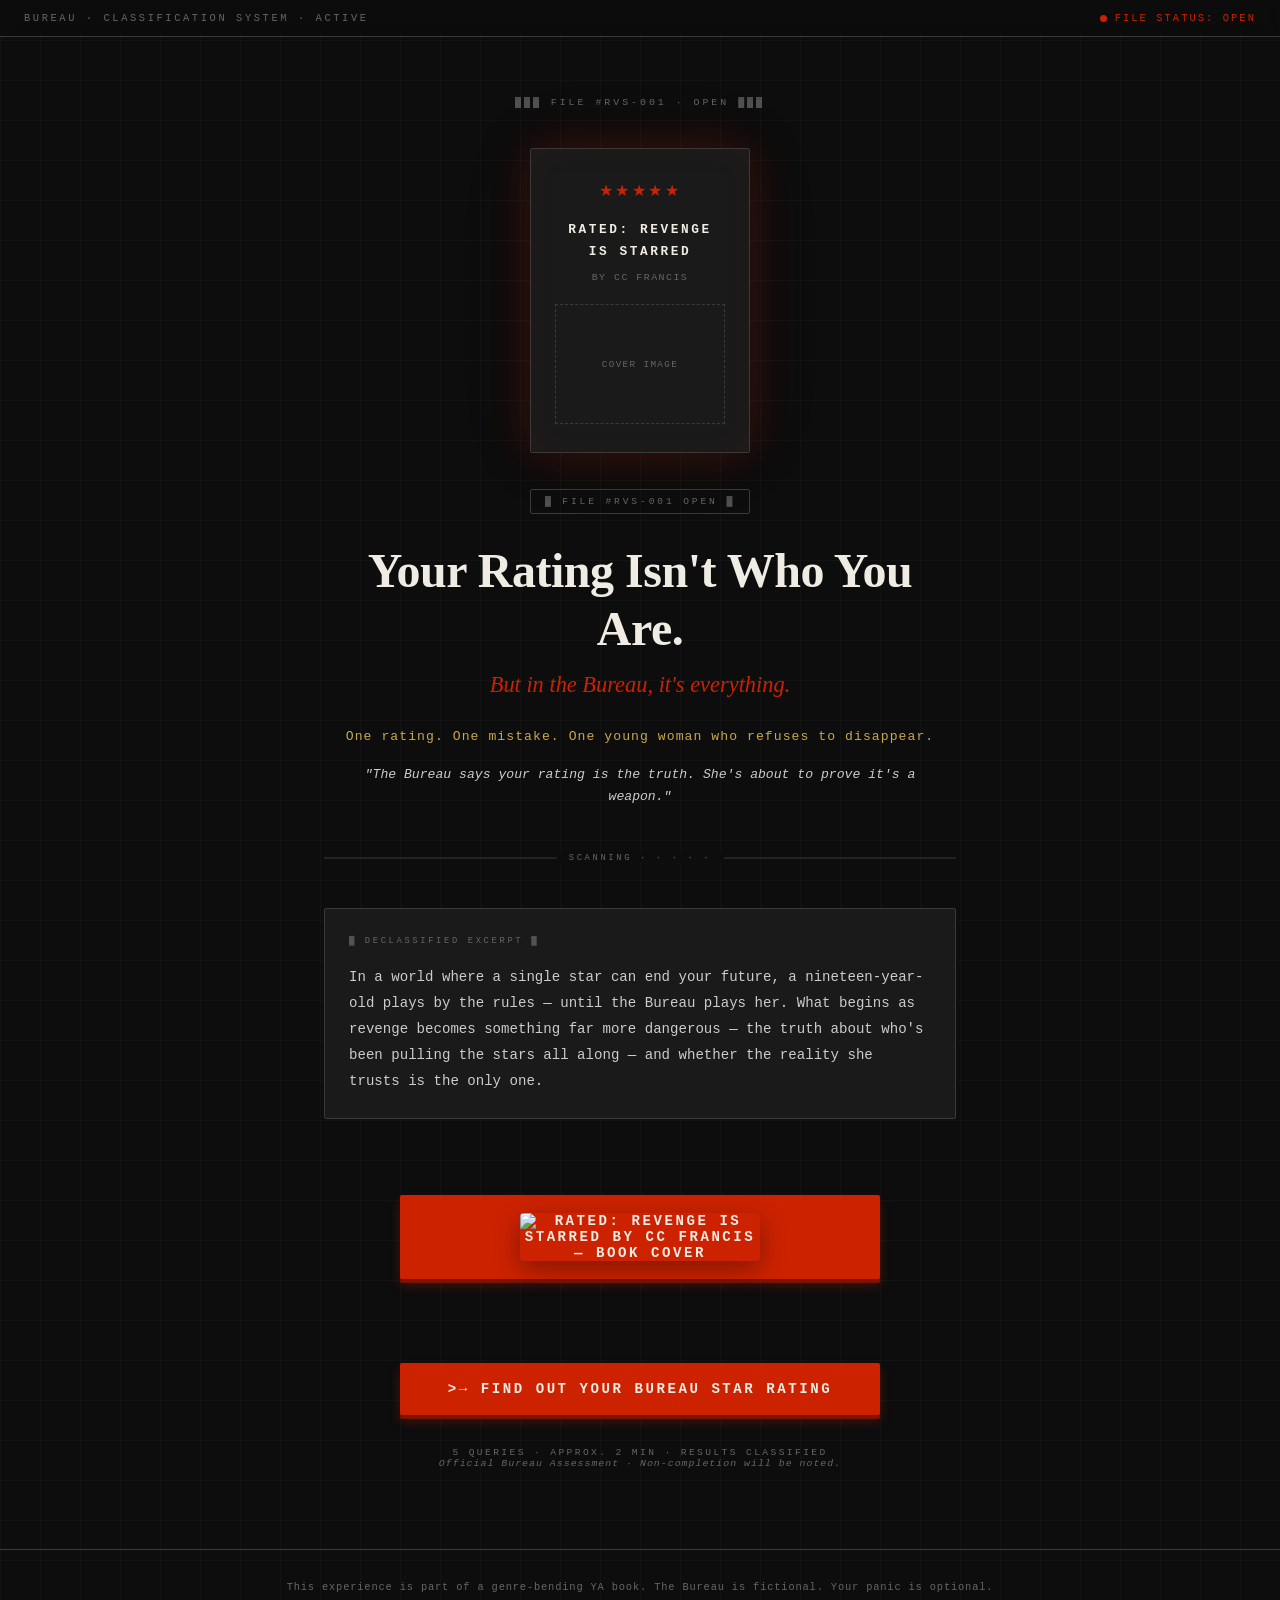
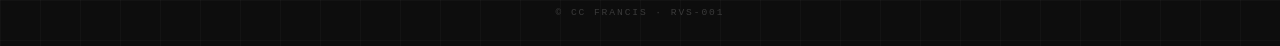
==== commit a2c510f7: "Update index.html" ====
--- a/index.html
+++ b/index.html
@@ -564,6 +564,14 @@
         class="btn-cta"
         href="bureau-quiz.html"
         aria-label="Find out your Bureau Star Rating — takes approximately 2 minutes"
+        <div class="book-cover-wrap" style="text-align:center;margin:2rem auto;">
+    <img src="Rated-Book-Cover-11.jpg"
+       alt="Rated: Revenge is Starred by CC Francis — book cover"
+       width="240"
+       loading="lazy"
+       decoding="async"
+       style="max-width:240px;width:100%;height:auto;display:block;margin:0 auto;box-shadow:0 8px 24px rgba(0,0,0,0.35);border-radius:4px;">
+</div>
       >→ Find Out Your Bureau Star Rating</a>
       <p class="microcopy-1">5 Queries · Approx. 2 Min · Results Classified</p>
       <p class="microcopy-2">Official Bureau Assessment · Non&#8209;completion will be noted.</p>
